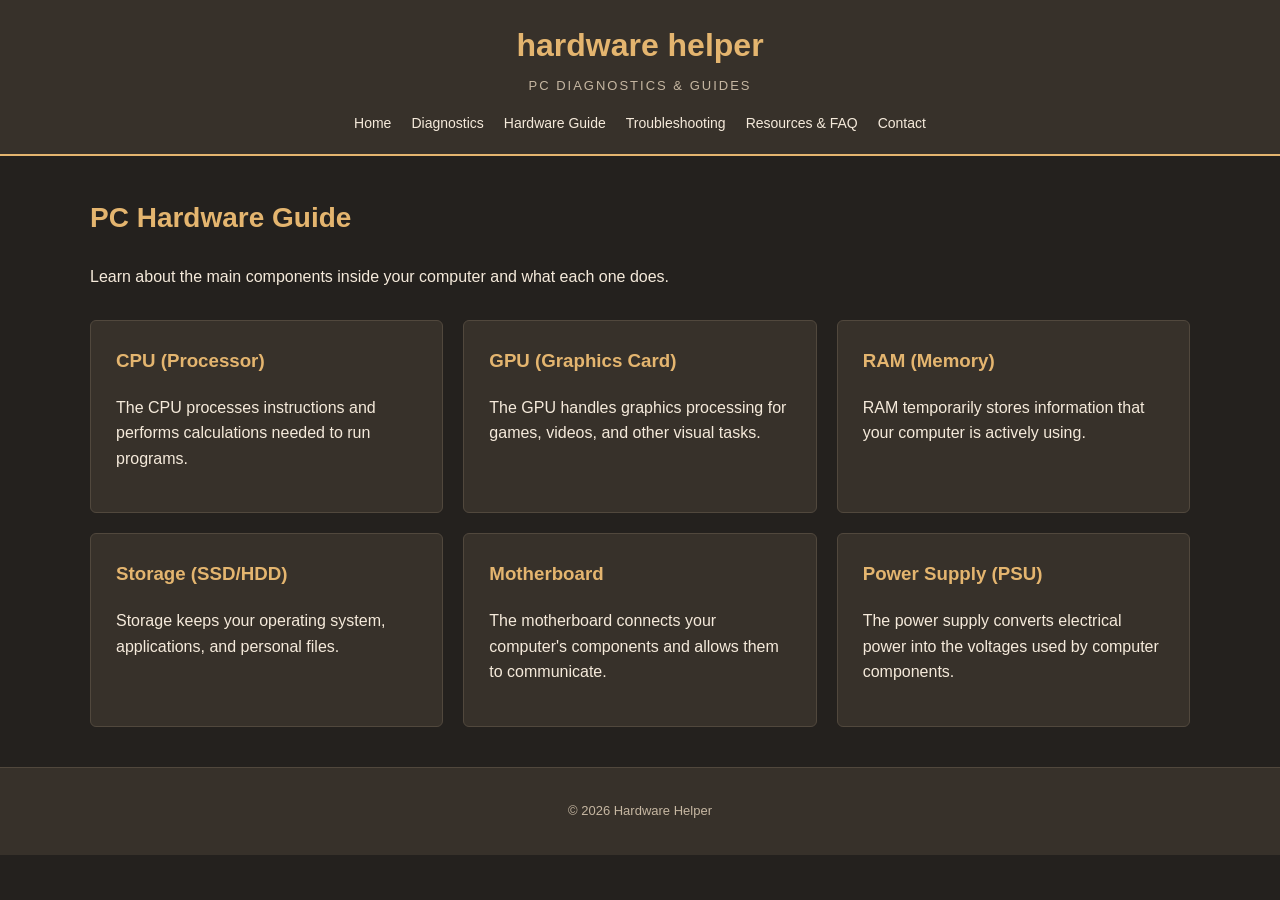
==== hardware.html @ f4ad19af "Styled hardware guide with a responsive grid layout." ====
<!DOCTYPE html>
<html lang="en">
<head>
    <meta charset="UTF-8">
    <meta name="viewport" content="width=device-width, initial-scale=1.0">

    <title>Hardware Helper | Hardware Guide</title>

    <link rel="stylesheet" href="style.css">
    <script src="script.js" defer></script>
</head>

<body>

    <header>
        <h1>hardware helper</h1>
        <p>PC Diagnostics & Guides</p>

        <nav>
            <a href="index.html">Home</a>
            <a href="diagnostics.html">Diagnostics</a>
            <a href="hardware.html">Hardware Guide</a>
            <a href="troubleshooting.html">Troubleshooting</a>
            <a href="resources.html">Resources & FAQ</a>
            <a href="contact.html">Contact</a>
        </nav>
    </header>

    <main>
        <section id="hardware-guide">
            <h2>PC Hardware Guide</h2>

            <p>
                Learn about the main components inside your
                computer and what each one does.
            </p>

            <div class="hardware-grid">

                <article>
                    <h3>CPU (Processor)</h3>
                    <p>
                        The CPU processes instructions and performs
                        calculations needed to run programs.
                    </p>
                </article>

                <article>
                    <h3>GPU (Graphics Card)</h3>
                    <p>
                        The GPU handles graphics processing for
                        games, videos, and other visual tasks.
                    </p>
                </article>

                <article>
                    <h3>RAM (Memory)</h3>
                    <p>
                        RAM temporarily stores information that
                        your computer is actively using.
                    </p>
                </article>

                <article>
                    <h3>Storage (SSD/HDD)</h3>
                    <p>
                        Storage keeps your operating system,
                        applications, and personal files.
                    </p>
                </article>

                <article>
                    <h3>Motherboard</h3>
                    <p>
                        The motherboard connects your computer's
                        components and allows them to communicate.
                    </p>
                </article>

                <article>
                    <h3>Power Supply (PSU)</h3>
                    <p>
                        The power supply converts electrical power
                        into the voltages used by computer components.
                    </p>
                </article>

            </div>
        </section>
    </main>

    <footer>
        <p>&copy; 2026 Hardware Helper</p>
    </footer>

</body>
</html>
---- style.css ----
/*******Home Page*******/
body {
    margin: 0;
    font-family: Arial, sans-serif;
    background-color: #24211e;
    color: #f5eadb;
    line-height: 1.6;
}


header {
    background-color: #37312a;
    padding: 20px;
    text-align: center;
    border-bottom: 2px solid #e4b56f;
}

header h1 {
    color: #e4b56f;
    margin: 0;
    font-size: 32px;
    text-transform: lowercase;
}

header p {
    margin: 5px 0 15px;
    color: #c6b7a2;
    font-size: 13px;
    letter-spacing: 2px;
    text-transform: uppercase;
}


nav {
    display: flex;
    justify-content: center;
    flex-wrap: wrap;
    gap: 20px;
}

nav a {
    color: #f5eadb;
    text-decoration: none;
    font-size: 14px;
    transition: color 0.3s;
}

nav a:hover {
    color: #e4b56f;
}


main {
    max-width: 1100px;
    margin: 0 auto;
    padding: 40px 20px;
}


#welcome {
    background-color: #37312a;
    padding: 50px 30px;
    border-radius: 8px;
    text-align: center;
}

#welcome h2 {
    font-size: 32px;
    color: #e4b56f;
    margin-top: 0;
}

#welcome p {
    max-width: 600px;
    margin: 0 auto 25px;
}


#welcome a {
    display: inline-block;
    background-color: #e4b56f;
    color: #24211e;
    padding: 12px 25px;
    border-radius: 5px;
    text-decoration: none;
    font-weight: bold;
    transition: background-color 0.3s;
}

#welcome a:hover {
    background-color: #f3cb91;
}


#features {
    margin-top: 50px;
}

#features h2 {
    text-align: center;
    color: #e4b56f;
    margin-bottom: 25px;
}

#features article {
    background-color: #37312a;
    padding: 20px;
    margin-bottom: 15px;
    border: 1px solid #51483d;
    border-radius: 6px;
}

#features article h3 {
    color: #e4b56f;
    margin-top: 0;
}


footer {
    text-align: center;
    padding: 20px;
    background-color: #37312a;
    color: #c6b7a2;
    font-size: 13px;
    border-top: 1px solid #51483d;
}


@media (max-width: 600px) {
    header h1 {
        font-size: 26px;
    }

    nav {
        gap: 12px;
    }

    main {
        padding: 20px 15px;
    }

    #welcome {
        padding: 30px 20px;
    }

    #welcome h2 {
        font-size: 25px;
    }
}

/* grid layout for the cards */
.feature-grid {
    display: grid;
    grid-template-columns: repeat(3, 1fr);
    gap: 20px;
}


.feature-grid article {
    transition: transform 0.3s, border-color 0.5s;
}

.feature-grid article:hover {
    transform: translateY(-5px);
    box-shadow: 0 0 12px rgba(2, 25, 236, 0.5);
}


@media (max-width: 768px) {
    .feature-grid {
        grid-template-columns: 1fr;
    }
}








/****** Diagnostics Page ******/
#diagnostics {
    max-width: 700px;
    margin: 0 auto;
    background-color: #37312a;
    padding: 30px;
    border: 1px solid #51483d;
    border-radius: 8px;
}

#diagnostics h2 {
    color: #e4b56f;
    margin-top: 0;
}

#diagnostics p {
    color: #f5eadb;
}

/* Diagnostic Form */
#diagnostic-form {
    display: flex;
    flex-direction: column;
    gap: 15px;
    margin-top: 25px;
}

#diagnostic-form label {
    font-weight: bold;
    color: #e4b56f;
}

#diagnostic-form select {
    padding: 12px;
    background-color: #24211e;
    color: #f5eadb;
    border: 1px solid #75634b;
    border-radius: 5px;
    font-size: 16px;
    width: 100%;
    box-sizing: border-box;
}

/* Diagnostic Button */
#diagnostic-form button {
    background-color: #e4b56f;
    color: #24211e;
    border: none;
    padding: 12px 20px;
    border-radius: 5px;
    font-size: 16px;
    font-weight: bold;
    cursor: pointer;
    transition: background-color 0.3s;
}

#diagnostic-form button:hover {
    background-color: #f3cb91;
}


#diagnostic-form select:focus-visible,
#diagnostic-form button:focus-visible {
    outline: 3px solid #f3cb91;
    outline-offset: 3px;
}

/* Mobile Layout */
@media (max-width: 600px) {
    #diagnostics {
        padding: 20px;
    }
}

#diagnostic-results {
    margin-top: 25px;
}

#diagnostic-results:not(:empty) {
    background-color: #24211e;
    border: 1px solid #e4b56f;
    border-radius: 6px;
    padding: 20px;
    color: #f5eadb;
    line-height: 1.7;
}


/* Diagnostic Follow-Up Buttons */
#diagnostic-results button {
    background-color: #37312a;
    color: #e4b56f;
    border: 1px solid #e4b56f;
    padding: 10px 25px;
    margin: 10px 10px 10px 0;
    border-radius: 5px;
    font-size: 15px;
    cursor: pointer;
    transition: background-color 0.3s, color 0.3s;
}

/* Button Hover Effect */
#diagnostic-results button:hover {
    background-color: #e4b56f;
    color: #24211e;
}

/* Keyboard Accessibility */
#diagnostic-results button:focus-visible {
    outline: 3px solid #f3cb91;
    outline-offset: 3px;
}

/* Follow-Up Answer */
#follow-up-result:not(:empty) {
    background-color: #37312a;
    border-left: 3px solid #e4b56f;
    padding: 15px;
    margin-top: 15px;
    border-radius: 4px;
}


/* Hardware Guide Page */
#hardware-guide h2 {
    color: #e4b56f;
    font-size: 28px;
    margin-top: 0;
}

#hardware-guide > p {
    margin-bottom: 30px;
}

/* Hardware Cards Grid */
.hardware-grid {
    display: grid;
    grid-template-columns: repeat(3, 1fr);
    gap: 20px;
}

/* Individual Hardware Cards */
.hardware-grid article {
    background-color: #37312a;
    padding: 25px;
    border: 1px solid #51483d;
    border-radius: 6px;
    transition: transform 0.3s, border-color 0.3s;
}

.hardware-grid article h3 {
    color: #e4b56f;
    margin-top: 0;
}

.hardware-grid article p {
    color: #f5eadb;
}

/* Hover Effect */
.hardware-grid article:hover {
    transform: translateY(-5px);
    box-shadow: 0 0 12px rgba(2, 25, 236, 0.5);
}

/* Tablet Layout */
@media (max-width: 900px) {
    .hardware-grid {
        grid-template-columns: repeat(2, 1fr);
    }
}

/* Mobile Layout */
@media (max-width: 600px) {
    .hardware-grid {
        grid-template-columns: 1fr;
    }
}
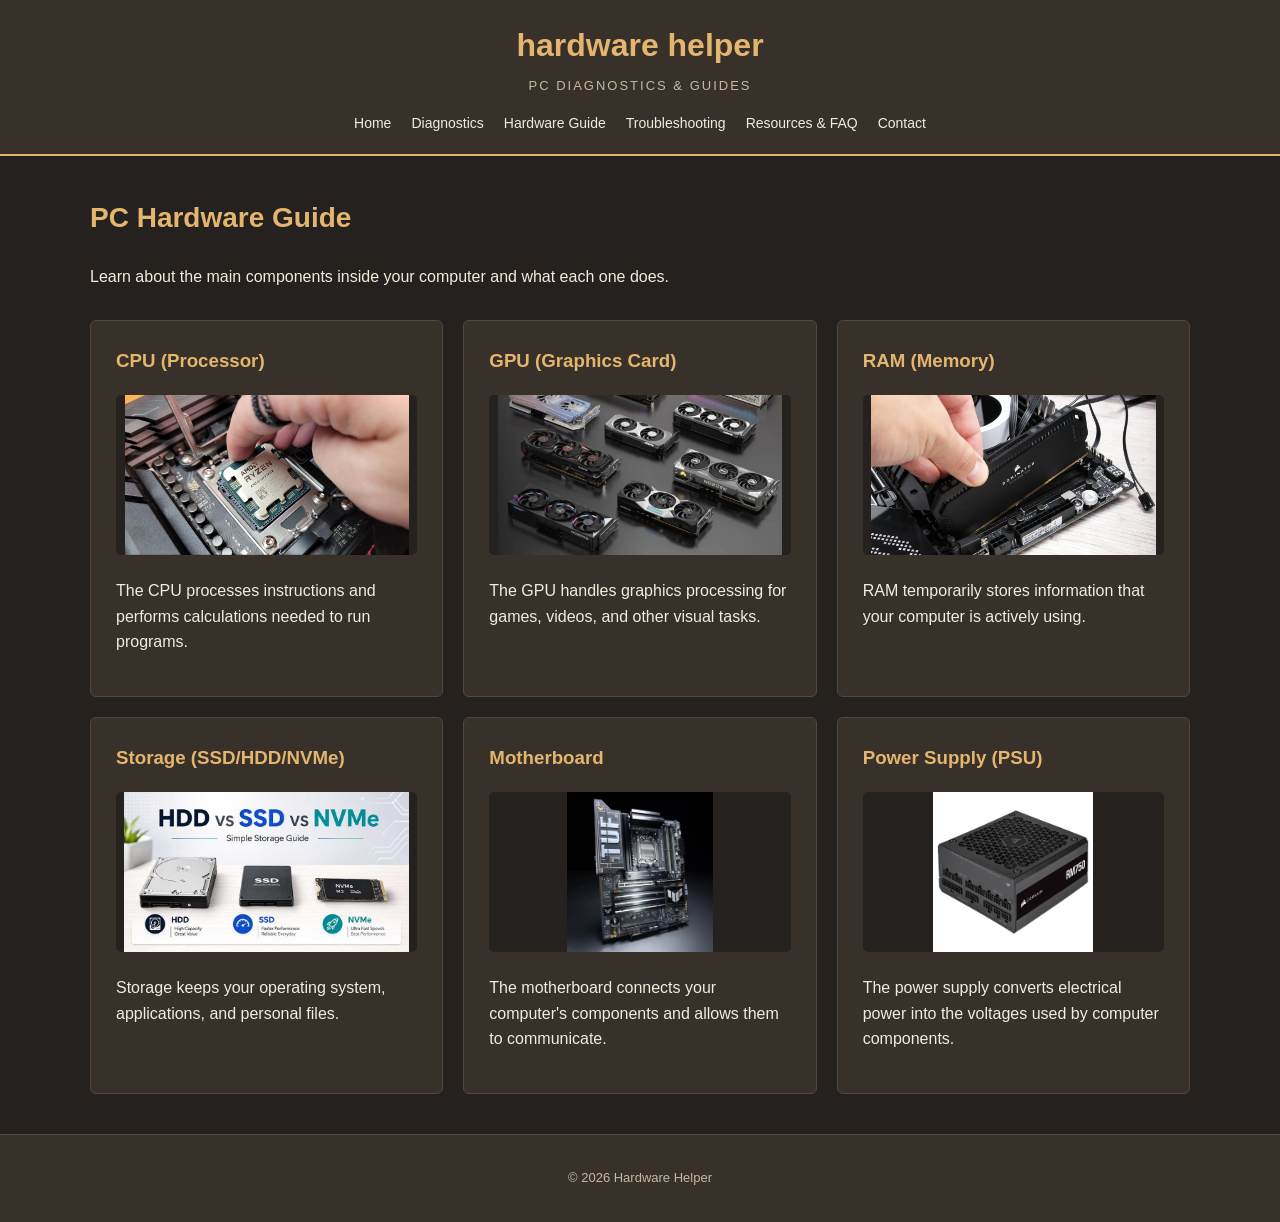
==== commit e4902fe2: "added images to hardware guide" ====
--- a/hardware.html
+++ b/hardware.html
@@ -38,16 +38,24 @@
 
             <div class="hardware-grid">
 
+                
                 <article>
                     <h3>CPU (Processor)</h3>
+
+                    <img src="images_HH/CPU_img.jpg" alt="Computer CPU processor">
+
                     <p>
                         The CPU processes instructions and performs
                         calculations needed to run programs.
                     </p>
                 </article>
 
+
                 <article>
                     <h3>GPU (Graphics Card)</h3>
+
+                    <img src="images_HH/GPU_img.jpg" alt="Computer graphics card">
+
                     <p>
                         The GPU handles graphics processing for
                         games, videos, and other visual tasks.
@@ -56,6 +64,9 @@
 
                 <article>
                     <h3>RAM (Memory)</h3>
+
+                    <img src="images_HH/RAM_img.jpg" alt="Computer RAM memory sticks">
+
                     <p>
                         RAM temporarily stores information that
                         your computer is actively using.
@@ -63,7 +74,10 @@
                 </article>
 
                 <article>
-                    <h3>Storage (SSD/HDD)</h3>
+                    <h3>Storage (SSD/HDD/NVMe)</h3>
+
+                    <img src="images_HH/storage_img.jpg" alt="Computer SSD and hard drive">
+
                     <p>
                         Storage keeps your operating system,
                         applications, and personal files.
@@ -72,6 +86,9 @@
 
                 <article>
                     <h3>Motherboard</h3>
+
+                    <img src="images_HH/MB_img.jpg" alt="Computer motherboard">
+
                     <p>
                         The motherboard connects your computer's
                         components and allows them to communicate.
@@ -80,6 +97,9 @@
 
                 <article>
                     <h3>Power Supply (PSU)</h3>
+
+                    <img src="images_HH/PSU_img.jpg" alt="Computer power supply">
+
                     <p>
                         The power supply converts electrical power
                         into the voltages used by computer components.
--- a/style.css
+++ b/style.css
@@ -357,3 +357,17 @@
         grid-template-columns: 1fr;
     }
 }
+
+
+
+
+/****** Hardware Guide Images ******/
+
+.hardware-grid img {
+    width: 100%;
+    height: 160px;
+    object-fit: contain;
+    border-radius: 5px;
+    background-color: #24211e;
+}
+
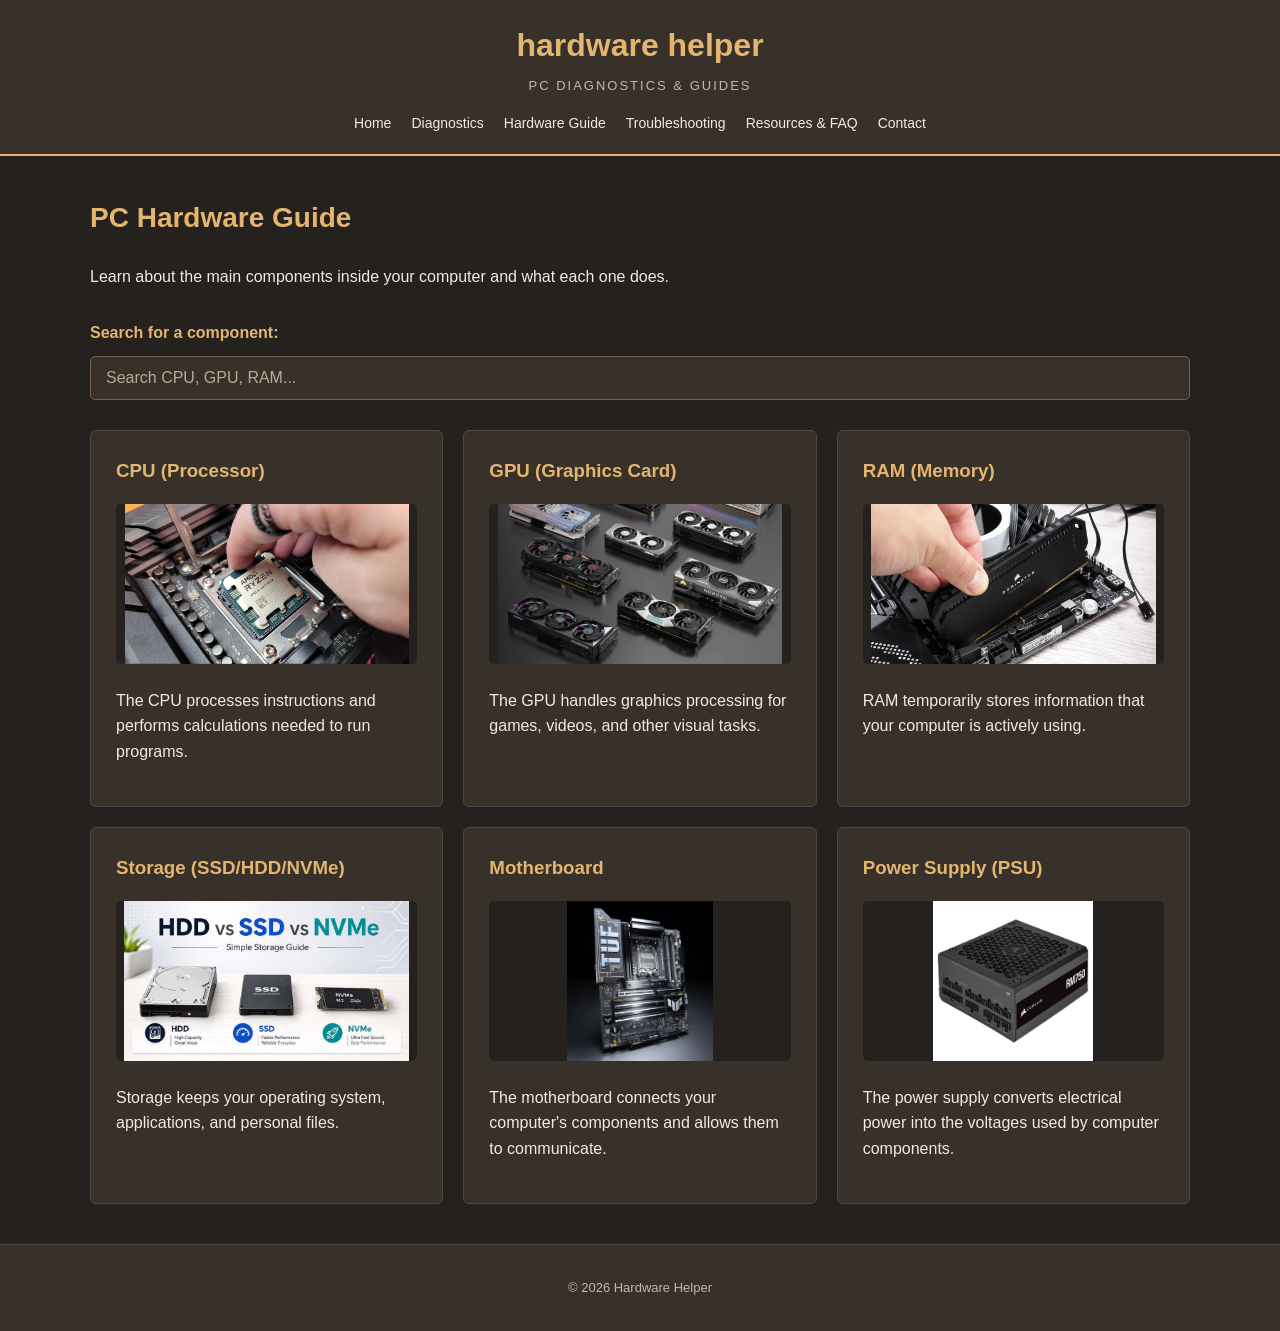
==== commit fd2e96a4: "Added live component search" ====
--- a/hardware.html
+++ b/hardware.html
@@ -35,6 +35,19 @@
                 Learn about the main components inside your
                 computer and what each one does.
             </p>
+
+
+            <!-- Hardware Search -->
+            <div class="hardware-search">
+                <label for="hardware-search-input">Search for a component:</label>
+
+                <input
+                    type="search"
+                    id="hardware-search-input"
+                    placeholder="Search CPU, GPU, RAM..."
+                >
+            </div>
+
 
             <div class="hardware-grid">
 
--- a/style.css
+++ b/style.css
@@ -371,3 +371,42 @@
     background-color: #24211e;
 }
 
+
+
+/****** Hardware Search Bar ******/
+
+.hardware-search {
+    display: flex;
+    flex-direction: column;
+    gap: 10px;
+    margin-bottom: 30px;
+}
+
+.hardware-search label {
+    color: #e4b56f;
+    font-weight: bold;
+}
+
+.hardware-search input {
+    background-color: #37312a;
+    color: #f5eadb;
+    border: 1px solid #75634b;
+    border-radius: 5px;
+    padding: 12px 15px;
+    font-size: 16px;
+    width: 100%;
+    box-sizing: border-box;
+    transition: border-color 0.3s, box-shadow 0.3s;
+}
+
+/****** Search Bar Focus Effect ******/
+
+.hardware-search input:focus {
+    outline: none;
+    border-color: #e4b56f;
+    box-shadow: 0 0 8px rgba(228, 181, 111, 0.4);
+}
+
+.hardware-search input::placeholder {
+    color: #b8a995;
+}
